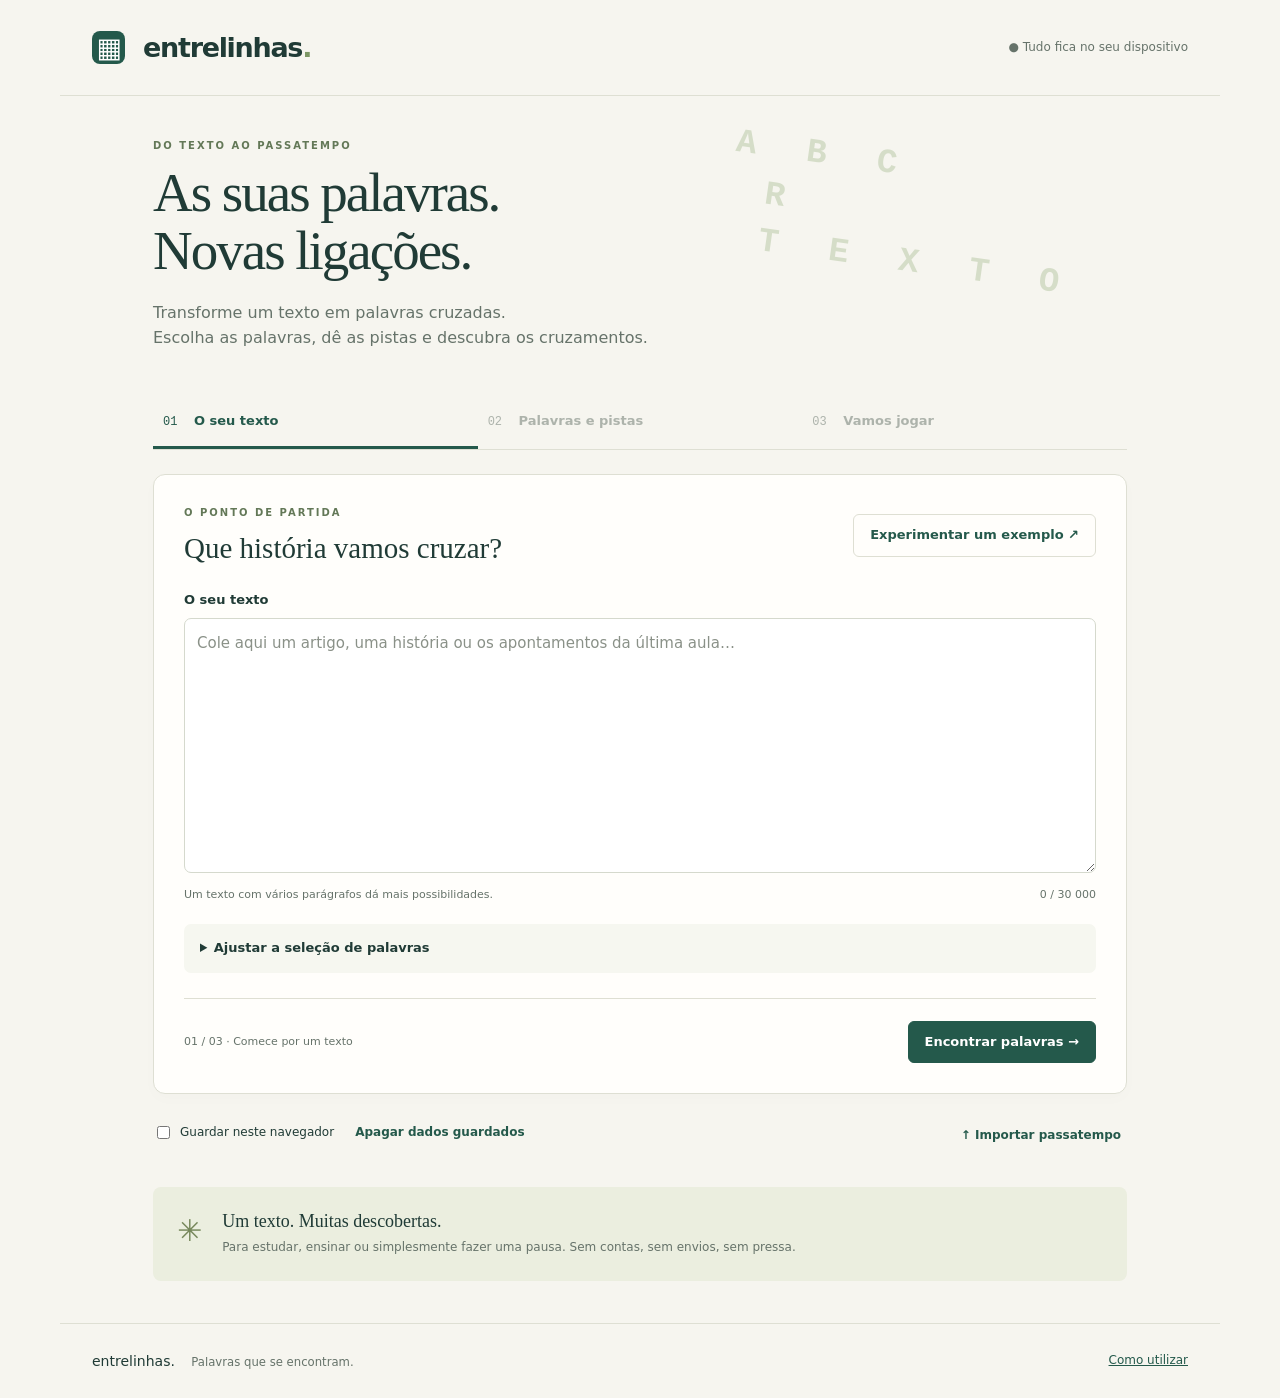
==== index.html @ 87941874 "Publicar aplicação Entrelinhas com gerador, jogo e testes locais" ====
<!doctype html>
<html lang="pt-PT"><head><meta charset="utf-8"><meta name="viewport" content="width=device-width, initial-scale=1"><meta name="description" content="Transforme um texto em palavras cruzadas. Gratuito, privado e inteiramente no seu navegador."><title>Entrelinhas — Palavras cruzadas</title><link rel="stylesheet" href="styles.css"><script defer src="app.js"></script></head>
<body><header><a class="brand" href="index.html"><span class="brand-icon" aria-hidden="true">▦</span> entrelinhas<span class="brand-dot">.</span></a><span class="privacy">● Tudo fica no seu dispositivo</span></header>
<main><div class="intro"><p class="eyebrow">DO TEXTO AO PASSATEMPO</p><h1>As suas palavras.<br>Novas ligações.</h1><p>Transforme um texto em palavras cruzadas.<br>Escolha as palavras, dê as pistas e descubra os cruzamentos.</p></div>
<nav aria-label="Etapas" class="steps"><button id="step1" aria-current="step"><b>01</b> O seu texto</button><button id="step2" disabled><b>02</b> Palavras e pistas</button><button id="step3" disabled><b>03</b> Vamos jogar</button></nav>
<p id="status" role="status" aria-live="polite"></p>
<section id="panel1"><div class="panel-head"><div><p class="eyebrow">O PONTO DE PARTIDA</p><h2>Que história vamos cruzar?</h2></div><button id="example" class="secondary">Experimentar um exemplo ↗</button></div><label for="source">O seu texto</label><textarea id="source" maxlength="30000" rows="9" placeholder="Cole aqui um artigo, uma história ou os apontamentos da última aula…"></textarea><div class="under"><span>Um texto com vários parágrafos dá mais possibilidades.</span><span id="count">0 / 30 000</span></div>
<details><summary>Ajustar a seleção de palavras</summary><div class="settings"><label>Comprimento mínimo<input id="min" type="number" min="3" max="20" value="4"></label><label>Comprimento máximo<input id="max" type="number" min="3" max="20" value="14"></label><label>Número de respostas<input id="target" type="number" min="2" max="24" value="12"></label></div><label for="ignored">Palavras a ignorar (separadas por espaços ou vírgulas)</label><textarea id="ignored" rows="3"></textarea><p class="hint">A seleção usa comprimento e frequência, sem inteligência artificial. Só inclui palavras do texto.</p></details><div class="panel-footer"><span>01 / 03 · Comece por um texto</span><button id="analyse" class="primary">Encontrar palavras <span>→</span></button></div></section>
<section id="panel2" hidden><div class="panel-head"><div><p class="eyebrow">ESCOLHA E AFINAÇÃO</p><h2>Uma palavra, uma pista.</h2></div><span id="selectionCount" class="badge"></span></div><p>Selecione até 24 palavras e edite as pistas. Na grelha, as respostas ficam em maiúsculas, sem acentos e com Ç convertido em C.</p><p class="hint">As pistas são frases do seu texto com a resposta ocultada. Quando faltar contexto, escreva a sua pista.</p><div id="candidates"></div><div class="panel-footer"><button id="back" class="secondary">← Editar texto</button><button id="generate" class="primary">Criar palavras cruzadas →</button></div><progress id="progress" max="18" value="0" hidden aria-label="Geração da grelha"></progress></section>
<section id="panel3" hidden><div class="panel-head"><div><p class="eyebrow">LETRA A LETRA</p><h2>Está tudo ligado.</h2></div><button id="regenerate" class="secondary">↻ Outra disposição</button></div><p id="puzzleInfo"></p><p id="omitted" class="hint"></p><div class="game"><div><div id="gridViewport"><div id="grid" role="group" aria-label="Grelha de palavras cruzadas"></div></div><p id="activeClue" class="active-clue"></p><p class="hint">Setas para navegar · Espaço ou toque repetido para mudar de direção · Backspace para apagar</p></div><div id="clues"></div></div><div class="actions"><button id="check" class="primary">Verificar respostas</button><button id="reveal" class="secondary">Revelar palavra</button><button id="solution" class="secondary">Mostrar solução</button><button id="clear" class="secondary">Limpar respostas</button><button id="revise" class="secondary">Editar seleção</button></div><div class="export"><button id="export" class="text-btn">↓ Exportar JSON</button><button id="printBlank" class="text-btn">Imprimir passatempo</button><button id="printSolution" class="text-btn">Imprimir solução</button></div></section>
<div class="bottom-bar"><label class="save"><input id="autosave" type="checkbox"> Guardar neste navegador</label><button id="forget" class="text-btn">Apagar dados guardados</button><label class="import-btn" for="import">↑ Importar passatempo</label><input id="import" type="file" accept=".json,application/json" hidden></div><aside class="note"><span aria-hidden="true">✳</span><div><strong>Um texto. Muitas descobertas.</strong><p>Para estudar, ensinar ou simplesmente fazer uma pausa. Sem contas, sem envios, sem pressa.</p></div></aside><div id="printArea"></div></main><footer><span>entrelinhas. <small>Palavras que se encontram.</small></span><a href="README.md">Como utilizar</a></footer></body></html>
---- styles.css ----
:root{--ink:#203b36;--green:#24594b;--muted:#66736a;--paper:#f6f5ef;--line:#dedfd3;--lime:#e8efbc}*{box-sizing:border-box}body{margin:0;background:var(--paper);color:var(--ink);font:15px/1.6 system-ui,-apple-system,BlinkMacSystemFont,"Segoe UI",sans-serif}header,footer{max-width:1160px;margin:auto;padding:26px 32px;display:flex;justify-content:space-between;align-items:center}header{border-bottom:1px solid var(--line)}.brand{font-weight:750;font-size:27px;letter-spacing:-1.3px;text-decoration:none;color:var(--ink)}.brand-icon{display:inline-flex;background:var(--green);color:white;border-radius:8px;width:33px;height:33px;align-items:center;justify-content:center;margin-right:10px;font-size:27px}.brand-dot{color:#7d9765}.privacy{font-size:12px;color:var(--muted)}main{max-width:1030px;margin:auto;padding:42px 28px}.intro{padding:0 0 32px;position:relative}.intro:after{content:'A B C\A  R\A  T E X T O';white-space:pre;position:absolute;right:45px;top:5px;transform:rotate(8deg);color:#d5ddc8;font:700 34px/1.4 monospace;letter-spacing:15px;pointer-events:none}.eyebrow{font-size:10px;letter-spacing:2px;font-weight:750;color:#637857;margin:0 0 10px}h1{font:normal 55px/1.05 Georgia,serif;letter-spacing:-2px;margin:0 0 20px}h2{font:normal 29px/1.2 Georgia,serif;margin:0}p{margin:10px 0;color:var(--muted)}.intro>p:last-child{font-size:16px}.steps{display:flex;border-bottom:1px solid var(--line);margin:3px 0 24px}.steps button{flex:1;border:0;border-bottom:3px solid transparent;border-radius:0;padding:16px 10px;background:transparent;color:var(--muted);text-align:left}.steps button[aria-current]{border-color:var(--green);color:var(--green)}.steps b{margin-right:12px;font:12px monospace}.steps button:disabled{opacity:.5}section{background:#fffefb;border:1px solid var(--line);border-radius:12px;padding:30px;box-shadow:0 5px 16px #253f3304}.panel-head{display:flex;justify-content:space-between;align-items:center;gap:16px;margin-bottom:24px}label{display:block;font-size:13px;font-weight:600;margin:12px 0 7px}textarea,input[type=number],.candidate input[type=text]{font:inherit;border:1px solid #d5d9cd;border-radius:7px;background:#fff;color:var(--ink);padding:12px;width:100%}textarea{resize:vertical;line-height:1.7}textarea::placeholder{color:#8a9188}button,.import-btn{font:600 13px/1.4 system-ui;cursor:pointer;border-radius:6px;padding:11px 16px;transition:background .15s}button:disabled{cursor:default;opacity:.5}.primary{background:var(--green);color:white;border:1px solid var(--green)}.primary:hover{background:#183f34}.secondary{background:transparent;color:var(--green);border:1px solid var(--line)}.secondary:hover{background:#eef1e5}.text-btn,.import-btn{background:none;border:0;color:var(--green);padding:6px;font-size:12px}.under,.panel-footer{display:flex;justify-content:space-between;align-items:center;gap:16px}.under{font-size:11px;color:var(--muted);margin:6px 0 20px}.panel-footer{border-top:1px solid var(--line);margin-top:25px;padding-top:22px}.panel-footer>span{font-size:11px;color:var(--muted)}details{background:#f6f7f0;padding:14px 16px;border-radius:7px}summary{cursor:pointer;font-size:13px;font-weight:600}.settings{display:grid;grid-template-columns:repeat(3,1fr);gap:15px}.hint{font-size:12px}.bottom-bar{display:flex;align-items:center;gap:15px;margin:15px 0 30px}.save{display:flex;align-items:center;gap:7px;font-size:12px;font-weight:400;margin:0}.import-btn{margin-left:auto}.note{display:flex;gap:20px;padding:20px 24px;background:#ebeedf;border-radius:8px}.note>span{font-size:30px;color:#76875b}.note strong{font-family:Georgia,serif;font-weight:400;font-size:18px}.note p{font-size:12px;margin:3px 0}footer{font-size:14px;border-top:1px solid var(--line)}footer small{margin-left:12px;color:var(--muted)}footer a{color:var(--green);font-size:12px}#status:empty{display:none}#status{padding:10px 15px;border-left:3px solid #69824e;background:#eef1e4;color:var(--ink)}.candidate{display:grid;grid-template-columns:24px 150px 1fr;gap:10px;align-items:center;border-bottom:1px solid var(--line);padding:12px 0}.candidate label{margin:0}.candidate small{display:block;color:var(--muted);font-size:10px;font-weight:400}.candidate input[type=text]{font-size:13px}.badge{background:var(--lime);padding:5px 12px;border-radius:20px;font-size:12px}progress{width:100%;margin-top:15px;accent-color:var(--green)}.game{display:grid;grid-template-columns:minmax(0,1.4fr) minmax(200px,1fr);gap:28px}#gridViewport{overflow:auto;padding:3px}#grid{display:grid;gap:1px;background:#33473d;border:2px solid #33473d;width:max-content}.cell{position:relative;width:34px;height:34px;background:#fffef8}.cell.wall{background:#33473d}.cell input{width:100%;height:100%;padding:7px 0 0;text-align:center;border:0;border-radius:0;font:bold 19px system-ui;background:transparent;color:var(--ink);text-transform:uppercase}.cell small{position:absolute;top:0;left:3px;font:9px system-ui;pointer-events:none}.cell.active{background:#e7edca}.cell.wrong:after{content:'×';position:absolute;right:0;top:-3px;color:#a32d23;font-size:13px;pointer-events:none}.cell.correct:after{content:'✓';position:absolute;right:0;top:-2px;color:#356643;font-size:10px;pointer-events:none}.cell input:focus{outline:3px solid #d6a845;outline-offset:-3px;background:#f8e7aa}.clue{display:block;text-align:left;width:100%;border:0;background:transparent;color:var(--ink);font-weight:400;padding:8px;margin:3px 0;font-size:12px}.clue.active{background:#e7edca;border-radius:5px}.clue strong{margin-right:7px}#clues h3{font-size:13px;margin:14px 0 6px}.active-clue{background:#eef1e4;padding:10px;font-size:13px;min-height:40px}.actions,.export{display:flex;flex-wrap:wrap;gap:8px;margin-top:20px}.export{border-top:1px solid var(--line);padding-top:14px}button:focus-visible,a:focus-visible,summary:focus-visible,input:focus-visible,textarea:focus-visible{outline:3px solid #b88626;outline-offset:3px}[hidden]{display:none!important}#printArea{display:none}@media(max-width:700px){header,footer{padding:18px}.privacy{font-size:10px;max-width:120px;text-align:right}main{padding:28px 14px}.intro:after{display:none}h1{font-size:44px}section{padding:20px 16px}.panel-head{flex-wrap:wrap}h2{font-size:25px}.steps button{font-size:11px;padding:14px 4px}.steps b{margin-right:4px}.candidate{grid-template-columns:24px 1fr}.candidate input[type=text]{grid-column:2}.game{grid-template-columns:1fr}.bottom-bar{flex-wrap:wrap}.import-btn{margin-left:0}.settings{gap:8px}.settings label{font-size:11px}footer small{display:none}.under{align-items:flex-start}#count{white-space:nowrap}}@media print{body{background:white;color:black}header,footer,main>*{display:none!important}main{padding:0;max-width:none}main>#printArea{display:block!important}#printArea h1{font-size:28px;letter-spacing:0}#printArea table{border-collapse:collapse;margin:20px 0;break-inside:avoid}#printArea td{width:23px;height:23px;border:1px solid #111;position:relative;text-align:center;font:14px monospace}#printArea td.black{background:#222!important;print-color-adjust:exact;-webkit-print-color-adjust:exact}#printArea td small{position:absolute;top:0;left:2px;font:7px sans-serif}#printArea .print-clues{columns:2;font-size:11px}#printArea p{color:black}#printArea h3{break-after:avoid}}
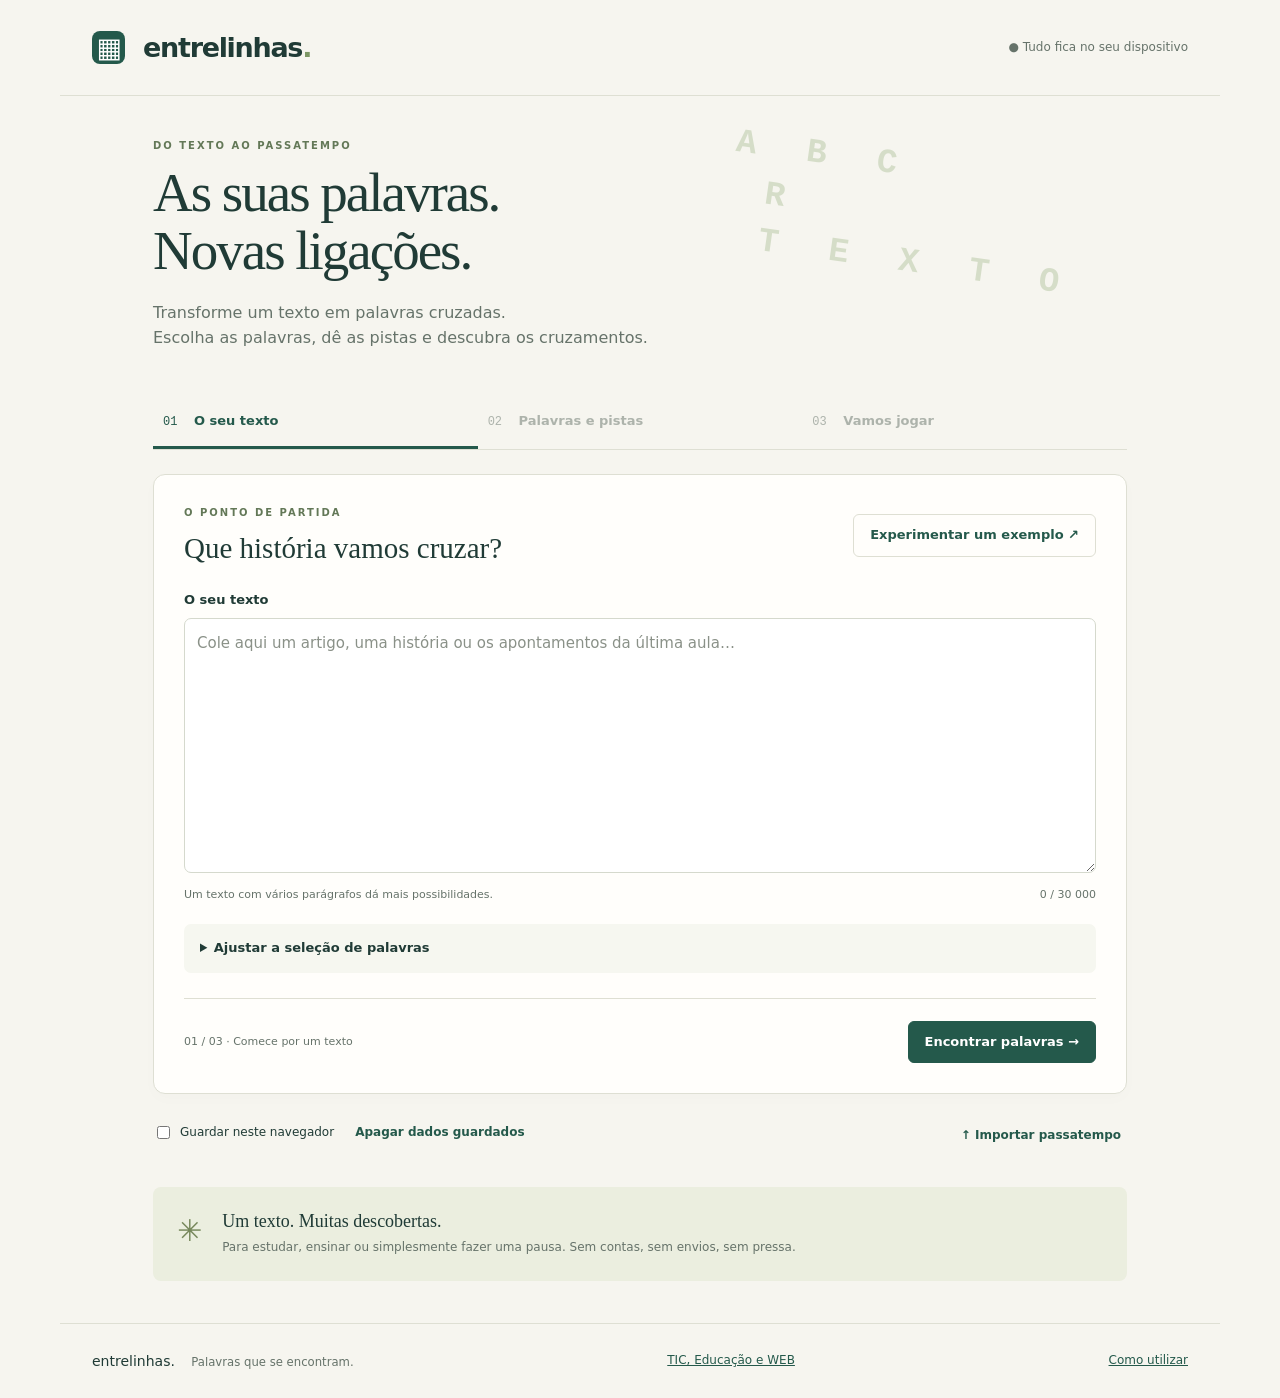
==== commit 6bd0896b: "Gerar grelhas quadradas, melhorar procura e acessibilidade e ligar ao blogue" ====
--- a/index.html
+++ b/index.html
@@ -3,9 +3,9 @@
 <body><header><a class="brand" href="index.html"><span class="brand-icon" aria-hidden="true">▦</span> entrelinhas<span class="brand-dot">.</span></a><span class="privacy">● Tudo fica no seu dispositivo</span></header>
 <main><div class="intro"><p class="eyebrow">DO TEXTO AO PASSATEMPO</p><h1>As suas palavras.<br>Novas ligações.</h1><p>Transforme um texto em palavras cruzadas.<br>Escolha as palavras, dê as pistas e descubra os cruzamentos.</p></div>
 <nav aria-label="Etapas" class="steps"><button id="step1" aria-current="step"><b>01</b> O seu texto</button><button id="step2" disabled><b>02</b> Palavras e pistas</button><button id="step3" disabled><b>03</b> Vamos jogar</button></nav>
-<p id="status" role="status" aria-live="polite"></p>
-<section id="panel1"><div class="panel-head"><div><p class="eyebrow">O PONTO DE PARTIDA</p><h2>Que história vamos cruzar?</h2></div><button id="example" class="secondary">Experimentar um exemplo ↗</button></div><label for="source">O seu texto</label><textarea id="source" maxlength="30000" rows="9" placeholder="Cole aqui um artigo, uma história ou os apontamentos da última aula…"></textarea><div class="under"><span>Um texto com vários parágrafos dá mais possibilidades.</span><span id="count">0 / 30 000</span></div>
+<p id="status" role="status" aria-live="polite"></p><div id="generationState" hidden><progress id="progress" max="18" value="0" hidden aria-label="Geração da grelha"></progress><button id="cancelGeneration" class="secondary" hidden>Cancelar geração</button></div>
+<section id="panel1"><div class="panel-head"><div><p class="eyebrow">O PONTO DE PARTIDA</p><h2 tabindex="-1">Que história vamos cruzar?</h2></div><button id="example" class="secondary">Experimentar um exemplo ↗</button></div><label for="source">O seu texto</label><textarea id="source" maxlength="30000" rows="9" placeholder="Cole aqui um artigo, uma história ou os apontamentos da última aula…"></textarea><div class="under"><span>Um texto com vários parágrafos dá mais possibilidades.</span><span id="count">0 / 30 000</span></div>
 <details><summary>Ajustar a seleção de palavras</summary><div class="settings"><label>Comprimento mínimo<input id="min" type="number" min="3" max="20" value="4"></label><label>Comprimento máximo<input id="max" type="number" min="3" max="20" value="14"></label><label>Número de respostas<input id="target" type="number" min="2" max="24" value="12"></label></div><label for="ignored">Palavras a ignorar (separadas por espaços ou vírgulas)</label><textarea id="ignored" rows="3"></textarea><p class="hint">A seleção usa comprimento e frequência, sem inteligência artificial. Só inclui palavras do texto.</p></details><div class="panel-footer"><span>01 / 03 · Comece por um texto</span><button id="analyse" class="primary">Encontrar palavras <span>→</span></button></div></section>
-<section id="panel2" hidden><div class="panel-head"><div><p class="eyebrow">ESCOLHA E AFINAÇÃO</p><h2>Uma palavra, uma pista.</h2></div><span id="selectionCount" class="badge"></span></div><p>Selecione até 24 palavras e edite as pistas. Na grelha, as respostas ficam em maiúsculas, sem acentos e com Ç convertido em C.</p><p class="hint">As pistas são frases do seu texto com a resposta ocultada. Quando faltar contexto, escreva a sua pista.</p><div id="candidates"></div><div class="panel-footer"><button id="back" class="secondary">← Editar texto</button><button id="generate" class="primary">Criar palavras cruzadas →</button></div><progress id="progress" max="18" value="0" hidden aria-label="Geração da grelha"></progress></section>
-<section id="panel3" hidden><div class="panel-head"><div><p class="eyebrow">LETRA A LETRA</p><h2>Está tudo ligado.</h2></div><button id="regenerate" class="secondary">↻ Outra disposição</button></div><p id="puzzleInfo"></p><p id="omitted" class="hint"></p><div class="game"><div><div id="gridViewport"><div id="grid" role="group" aria-label="Grelha de palavras cruzadas"></div></div><p id="activeClue" class="active-clue"></p><p class="hint">Setas para navegar · Espaço ou toque repetido para mudar de direção · Backspace para apagar</p></div><div id="clues"></div></div><div class="actions"><button id="check" class="primary">Verificar respostas</button><button id="reveal" class="secondary">Revelar palavra</button><button id="solution" class="secondary">Mostrar solução</button><button id="clear" class="secondary">Limpar respostas</button><button id="revise" class="secondary">Editar seleção</button></div><div class="export"><button id="export" class="text-btn">↓ Exportar JSON</button><button id="printBlank" class="text-btn">Imprimir passatempo</button><button id="printSolution" class="text-btn">Imprimir solução</button></div></section>
-<div class="bottom-bar"><label class="save"><input id="autosave" type="checkbox"> Guardar neste navegador</label><button id="forget" class="text-btn">Apagar dados guardados</button><label class="import-btn" for="import">↑ Importar passatempo</label><input id="import" type="file" accept=".json,application/json" hidden></div><aside class="note"><span aria-hidden="true">✳</span><div><strong>Um texto. Muitas descobertas.</strong><p>Para estudar, ensinar ou simplesmente fazer uma pausa. Sem contas, sem envios, sem pressa.</p></div></aside><div id="printArea"></div></main><footer><span>entrelinhas. <small>Palavras que se encontram.</small></span><a href="README.md">Como utilizar</a></footer></body></html>
+<section id="panel2" hidden><div class="panel-head"><div><p class="eyebrow">ESCOLHA E AFINAÇÃO</p><h2 tabindex="-1">Uma palavra, uma pista.</h2></div><span id="selectionCount" class="badge"></span></div><p>Selecione até 24 palavras e edite as pistas. Na grelha, as respostas ficam em maiúsculas, sem acentos e com Ç convertido em C.</p><p class="hint">As pistas são frases do seu texto com a resposta ocultada. Quando faltar contexto, escreva a sua pista.</p><div id="candidates"></div><div class="panel-footer"><button id="back" class="secondary">← Editar texto</button><button id="generate" class="primary">Criar palavras cruzadas →</button></div></section>
+<section id="panel3" hidden><div class="panel-head"><div><p class="eyebrow">LETRA A LETRA</p><h2 tabindex="-1">Está tudo ligado.</h2></div><button id="regenerate" class="secondary">↻ Outra disposição</button></div><p id="puzzleInfo"></p><div class="grid-tools"><span id="completion" aria-live="polite"></span><label for="zoom">Tamanho das casas <input id="zoom" type="range" min="24" max="48" value="34"></label></div><p class="hint">A grelha é sempre quadrada. As casas bloqueadas completam o formato sem acrescentar palavras ao texto.</p><p id="omitted" class="hint"></p><div class="game"><div><div id="gridViewport"><div id="grid" role="group" aria-label="Grelha de palavras cruzadas"></div></div><p id="activeClue" class="active-clue"></p><p class="hint">Setas para navegar · Espaço ou toque repetido para mudar de direção · Backspace para apagar</p></div><div id="clues"></div></div><div class="actions"><button id="check" class="primary">Verificar respostas</button><button id="reveal" class="secondary">Revelar palavra</button><button id="solution" class="secondary">Mostrar solução</button><button id="clear" class="secondary">Limpar respostas</button><button id="revise" class="secondary">Editar seleção</button></div><div class="export"><button id="export" class="text-btn">↓ Exportar JSON</button><button id="printBlank" class="text-btn">Imprimir passatempo</button><button id="printSolution" class="text-btn">Imprimir solução</button></div></section>
+<div class="bottom-bar"><label class="save"><input id="autosave" type="checkbox"> Guardar neste navegador</label><button id="forget" class="text-btn">Apagar dados guardados</button><label class="import-btn" for="import">↑ Importar passatempo</label><input id="import" type="file" accept=".json,application/json" hidden></div><aside class="note"><span aria-hidden="true">✳</span><div><strong>Um texto. Muitas descobertas.</strong><p>Para estudar, ensinar ou simplesmente fazer uma pausa. Sem contas, sem envios, sem pressa.</p></div></aside><div id="printArea"></div></main><footer><span>entrelinhas. <small>Palavras que se encontram.</small></span><a href="https://jfborges.com/" target="_blank" rel="noopener noreferrer">TIC, Educação e WEB</a><a href="README.md">Como utilizar</a></footer></body></html>
--- a/styles.css
+++ b/styles.css
@@ -1 +1,4 @@
-:root{--ink:#203b36;--green:#24594b;--muted:#66736a;--paper:#f6f5ef;--line:#dedfd3;--lime:#e8efbc}*{box-sizing:border-box}body{margin:0;background:var(--paper);color:var(--ink);font:15px/1.6 system-ui,-apple-system,BlinkMacSystemFont,"Segoe UI",sans-serif}header,footer{max-width:1160px;margin:auto;padding:26px 32px;display:flex;justify-content:space-between;align-items:center}header{border-bottom:1px solid var(--line)}.brand{font-weight:750;font-size:27px;letter-spacing:-1.3px;text-decoration:none;color:var(--ink)}.brand-icon{display:inline-flex;background:var(--green);color:white;border-radius:8px;width:33px;height:33px;align-items:center;justify-content:center;margin-right:10px;font-size:27px}.brand-dot{color:#7d9765}.privacy{font-size:12px;color:var(--muted)}main{max-width:1030px;margin:auto;padding:42px 28px}.intro{padding:0 0 32px;position:relative}.intro:after{content:'A B C\A  R\A  T E X T O';white-space:pre;position:absolute;right:45px;top:5px;transform:rotate(8deg);color:#d5ddc8;font:700 34px/1.4 monospace;letter-spacing:15px;pointer-events:none}.eyebrow{font-size:10px;letter-spacing:2px;font-weight:750;color:#637857;margin:0 0 10px}h1{font:normal 55px/1.05 Georgia,serif;letter-spacing:-2px;margin:0 0 20px}h2{font:normal 29px/1.2 Georgia,serif;margin:0}p{margin:10px 0;color:var(--muted)}.intro>p:last-child{font-size:16px}.steps{display:flex;border-bottom:1px solid var(--line);margin:3px 0 24px}.steps button{flex:1;border:0;border-bottom:3px solid transparent;border-radius:0;padding:16px 10px;background:transparent;color:var(--muted);text-align:left}.steps button[aria-current]{border-color:var(--green);color:var(--green)}.steps b{margin-right:12px;font:12px monospace}.steps button:disabled{opacity:.5}section{background:#fffefb;border:1px solid var(--line);border-radius:12px;padding:30px;box-shadow:0 5px 16px #253f3304}.panel-head{display:flex;justify-content:space-between;align-items:center;gap:16px;margin-bottom:24px}label{display:block;font-size:13px;font-weight:600;margin:12px 0 7px}textarea,input[type=number],.candidate input[type=text]{font:inherit;border:1px solid #d5d9cd;border-radius:7px;background:#fff;color:var(--ink);padding:12px;width:100%}textarea{resize:vertical;line-height:1.7}textarea::placeholder{color:#8a9188}button,.import-btn{font:600 13px/1.4 system-ui;cursor:pointer;border-radius:6px;padding:11px 16px;transition:background .15s}button:disabled{cursor:default;opacity:.5}.primary{background:var(--green);color:white;border:1px solid var(--green)}.primary:hover{background:#183f34}.secondary{background:transparent;color:var(--green);border:1px solid var(--line)}.secondary:hover{background:#eef1e5}.text-btn,.import-btn{background:none;border:0;color:var(--green);padding:6px;font-size:12px}.under,.panel-footer{display:flex;justify-content:space-between;align-items:center;gap:16px}.under{font-size:11px;color:var(--muted);margin:6px 0 20px}.panel-footer{border-top:1px solid var(--line);margin-top:25px;padding-top:22px}.panel-footer>span{font-size:11px;color:var(--muted)}details{background:#f6f7f0;padding:14px 16px;border-radius:7px}summary{cursor:pointer;font-size:13px;font-weight:600}.settings{display:grid;grid-template-columns:repeat(3,1fr);gap:15px}.hint{font-size:12px}.bottom-bar{display:flex;align-items:center;gap:15px;margin:15px 0 30px}.save{display:flex;align-items:center;gap:7px;font-size:12px;font-weight:400;margin:0}.import-btn{margin-left:auto}.note{display:flex;gap:20px;padding:20px 24px;background:#ebeedf;border-radius:8px}.note>span{font-size:30px;color:#76875b}.note strong{font-family:Georgia,serif;font-weight:400;font-size:18px}.note p{font-size:12px;margin:3px 0}footer{font-size:14px;border-top:1px solid var(--line)}footer small{margin-left:12px;color:var(--muted)}footer a{color:var(--green);font-size:12px}#status:empty{display:none}#status{padding:10px 15px;border-left:3px solid #69824e;background:#eef1e4;color:var(--ink)}.candidate{display:grid;grid-template-columns:24px 150px 1fr;gap:10px;align-items:center;border-bottom:1px solid var(--line);padding:12px 0}.candidate label{margin:0}.candidate small{display:block;color:var(--muted);font-size:10px;font-weight:400}.candidate input[type=text]{font-size:13px}.badge{background:var(--lime);padding:5px 12px;border-radius:20px;font-size:12px}progress{width:100%;margin-top:15px;accent-color:var(--green)}.game{display:grid;grid-template-columns:minmax(0,1.4fr) minmax(200px,1fr);gap:28px}#gridViewport{overflow:auto;padding:3px}#grid{display:grid;gap:1px;background:#33473d;border:2px solid #33473d;width:max-content}.cell{position:relative;width:34px;height:34px;background:#fffef8}.cell.wall{background:#33473d}.cell input{width:100%;height:100%;padding:7px 0 0;text-align:center;border:0;border-radius:0;font:bold 19px system-ui;background:transparent;color:var(--ink);text-transform:uppercase}.cell small{position:absolute;top:0;left:3px;font:9px system-ui;pointer-events:none}.cell.active{background:#e7edca}.cell.wrong:after{content:'×';position:absolute;right:0;top:-3px;color:#a32d23;font-size:13px;pointer-events:none}.cell.correct:after{content:'✓';position:absolute;right:0;top:-2px;color:#356643;font-size:10px;pointer-events:none}.cell input:focus{outline:3px solid #d6a845;outline-offset:-3px;background:#f8e7aa}.clue{display:block;text-align:left;width:100%;border:0;background:transparent;color:var(--ink);font-weight:400;padding:8px;margin:3px 0;font-size:12px}.clue.active{background:#e7edca;border-radius:5px}.clue strong{margin-right:7px}#clues h3{font-size:13px;margin:14px 0 6px}.active-clue{background:#eef1e4;padding:10px;font-size:13px;min-height:40px}.actions,.export{display:flex;flex-wrap:wrap;gap:8px;margin-top:20px}.export{border-top:1px solid var(--line);padding-top:14px}button:focus-visible,a:focus-visible,summary:focus-visible,input:focus-visible,textarea:focus-visible{outline:3px solid #b88626;outline-offset:3px}[hidden]{display:none!important}#printArea{display:none}@media(max-width:700px){header,footer{padding:18px}.privacy{font-size:10px;max-width:120px;text-align:right}main{padding:28px 14px}.intro:after{display:none}h1{font-size:44px}section{padding:20px 16px}.panel-head{flex-wrap:wrap}h2{font-size:25px}.steps button{font-size:11px;padding:14px 4px}.steps b{margin-right:4px}.candidate{grid-template-columns:24px 1fr}.candidate input[type=text]{grid-column:2}.game{grid-template-columns:1fr}.bottom-bar{flex-wrap:wrap}.import-btn{margin-left:0}.settings{gap:8px}.settings label{font-size:11px}footer small{display:none}.under{align-items:flex-start}#count{white-space:nowrap}}@media print{body{background:white;color:black}header,footer,main>*{display:none!important}main{padding:0;max-width:none}main>#printArea{display:block!important}#printArea h1{font-size:28px;letter-spacing:0}#printArea table{border-collapse:collapse;margin:20px 0;break-inside:avoid}#printArea td{width:23px;height:23px;border:1px solid #111;position:relative;text-align:center;font:14px monospace}#printArea td.black{background:#222!important;print-color-adjust:exact;-webkit-print-color-adjust:exact}#printArea td small{position:absolute;top:0;left:2px;font:7px sans-serif}#printArea .print-clues{columns:2;font-size:11px}#printArea p{color:black}#printArea h3{break-after:avoid}}
+:root{--ink:#203b36;--green:#24594b;--muted:#66736a;--paper:#f6f5ef;--line:#dedfd3;--lime:#e8efbc}*{box-sizing:border-box}body{margin:0;background:var(--paper);color:var(--ink);font:15px/1.6 system-ui,-apple-system,BlinkMacSystemFont,"Segoe UI",sans-serif}header,footer{max-width:1160px;margin:auto;padding:26px 32px;display:flex;justify-content:space-between;align-items:center}header{border-bottom:1px solid var(--line)}.brand{font-weight:750;font-size:27px;letter-spacing:-1.3px;text-decoration:none;color:var(--ink)}.brand-icon{display:inline-flex;background:var(--green);color:white;border-radius:8px;width:33px;height:33px;align-items:center;justify-content:center;margin-right:10px;font-size:27px}.brand-dot{color:#7d9765}.privacy{font-size:12px;color:var(--muted)}main{max-width:1030px;margin:auto;padding:42px 28px}.intro{padding:0 0 32px;position:relative}.intro:after{content:'A B C\A  R\A  T E X T O';white-space:pre;position:absolute;right:45px;top:5px;transform:rotate(8deg);color:#d5ddc8;font:700 34px/1.4 monospace;letter-spacing:15px;pointer-events:none}.eyebrow{font-size:10px;letter-spacing:2px;font-weight:750;color:#637857;margin:0 0 10px}h1{font:normal 55px/1.05 Georgia,serif;letter-spacing:-2px;margin:0 0 20px}h2{font:normal 29px/1.2 Georgia,serif;margin:0}p{margin:10px 0;color:var(--muted)}.intro>p:last-child{font-size:16px}.steps{display:flex;border-bottom:1px solid var(--line);margin:3px 0 24px}.steps button{flex:1;border:0;border-bottom:3px solid transparent;border-radius:0;padding:16px 10px;background:transparent;color:var(--muted);text-align:left}.steps button[aria-current]{border-color:var(--green);color:var(--green)}.steps b{margin-right:12px;font:12px monospace}.steps button:disabled{opacity:.5}section{background:#fffefb;border:1px solid var(--line);border-radius:12px;padding:30px;box-shadow:0 5px 16px #253f3304}.panel-head{display:flex;justify-content:space-between;align-items:center;gap:16px;margin-bottom:24px}label{display:block;font-size:13px;font-weight:600;margin:12px 0 7px}textarea,input[type=number],.candidate input[type=text]{font:inherit;border:1px solid #d5d9cd;border-radius:7px;background:#fff;color:var(--ink);padding:12px;width:100%}textarea{resize:vertical;line-height:1.7}textarea::placeholder{color:#8a9188}button,.import-btn{font:600 13px/1.4 system-ui;cursor:pointer;border-radius:6px;padding:11px 16px;transition:background .15s}button:disabled{cursor:default;opacity:.5}.primary{background:var(--green);color:white;border:1px solid var(--green)}.primary:hover{background:#183f34}.secondary{background:transparent;color:var(--green);border:1px solid var(--line)}.secondary:hover{background:#eef1e5}.text-btn,.import-btn{background:none;border:0;color:var(--green);padding:6px;font-size:12px}.under,.panel-footer{display:flex;justify-content:space-between;align-items:center;gap:16px}.under{font-size:11px;color:var(--muted);margin:6px 0 20px}.panel-footer{border-top:1px solid var(--line);margin-top:25px;padding-top:22px}.panel-footer>span{font-size:11px;color:var(--muted)}details{background:#f6f7f0;padding:14px 16px;border-radius:7px}summary{cursor:pointer;font-size:13px;font-weight:600}.settings{display:grid;grid-template-columns:repeat(3,1fr);gap:15px}.hint{font-size:12px}.bottom-bar{display:flex;align-items:center;gap:15px;margin:15px 0 30px}.save{display:flex;align-items:center;gap:7px;font-size:12px;font-weight:400;margin:0}.import-btn{margin-left:auto}.note{display:flex;gap:20px;padding:20px 24px;background:#ebeedf;border-radius:8px}.note>span{font-size:30px;color:#76875b}.note strong{font-family:Georgia,serif;font-weight:400;font-size:18px}.note p{font-size:12px;margin:3px 0}footer{font-size:14px;border-top:1px solid var(--line)}footer small{margin-left:12px;color:var(--muted)}footer a{color:var(--green);font-size:12px}#status:empty{display:none}#status{padding:10px 15px;border-left:3px solid #69824e;background:#eef1e4;color:var(--ink)}.candidate{display:grid;grid-template-columns:24px 150px 1fr;gap:10px;align-items:center;border-bottom:1px solid var(--line);padding:12px 0}.candidate label{margin:0}.candidate small{display:block;color:var(--muted);font-size:10px;font-weight:400}.candidate input[type=text]{font-size:13px}.badge{background:var(--lime);padding:5px 12px;border-radius:20px;font-size:12px}progress{width:100%;margin-top:15px;accent-color:var(--green)}.game{display:grid;grid-template-columns:minmax(0,1.4fr) minmax(200px,1fr);gap:28px}#gridViewport{overflow:auto;padding:3px}#grid{display:grid;gap:1px;background:#33473d;border:2px solid #33473d;width:max-content}.cell{position:relative;width:var(--cell-size,34px);height:var(--cell-size,34px);background:#fffef8}.cell.wall{background:#33473d}.cell input{width:100%;height:100%;padding:7px 0 0;text-align:center;border:0;border-radius:0;font:bold 19px system-ui;background:transparent;color:var(--ink);text-transform:uppercase}.cell small{position:absolute;top:0;left:3px;font:9px system-ui;pointer-events:none}.cell.active{background:#e7edca}.cell.wrong:after{content:'×';position:absolute;right:0;top:-3px;color:#a32d23;font-size:13px;pointer-events:none}.cell.correct:after{content:'✓';position:absolute;right:0;top:-2px;color:#356643;font-size:10px;pointer-events:none}.cell input:focus{outline:3px solid #d6a845;outline-offset:-3px;background:#f8e7aa}.clue{display:block;text-align:left;width:100%;border:0;background:transparent;color:var(--ink);font-weight:400;padding:8px;margin:3px 0;font-size:12px}.clue.active{background:#e7edca;border-radius:5px}.clue strong{margin-right:7px}#clues h3{font-size:13px;margin:14px 0 6px}.active-clue{background:#eef1e4;padding:10px;font-size:13px;min-height:40px}.actions,.export{display:flex;flex-wrap:wrap;gap:8px;margin-top:20px}.export{border-top:1px solid var(--line);padding-top:14px}button:focus-visible,a:focus-visible,summary:focus-visible,input:focus-visible,textarea:focus-visible{outline:3px solid #b88626;outline-offset:3px}[hidden]{display:none!important}#printArea{display:none}@media(max-width:700px){header,footer{padding:18px}.privacy{font-size:10px;max-width:120px;text-align:right}main{padding:28px 14px}.intro:after{display:none}h1{font-size:44px}section{padding:20px 16px}.panel-head{flex-wrap:wrap}h2{font-size:25px}.steps button{font-size:11px;padding:14px 4px}.steps b{margin-right:4px}.candidate{grid-template-columns:24px 1fr}.candidate input[type=text]{grid-column:2}.game{grid-template-columns:1fr}.bottom-bar{flex-wrap:wrap}.import-btn{margin-left:0}.settings{gap:8px}.settings label{font-size:11px}footer small{display:none}.under{align-items:flex-start}#count{white-space:nowrap}}@media print{body{background:white;color:black}header,footer,main>*{display:none!important}main{padding:0;max-width:none}main>#printArea{display:block!important}#printArea h1{font-size:28px;letter-spacing:0}#printArea table{border-collapse:collapse;margin:20px 0;break-inside:avoid}#printArea td{width:23px;height:23px;border:1px solid #111;position:relative;text-align:center;font:14px monospace}#printArea td.black{background:#222!important;print-color-adjust:exact;-webkit-print-color-adjust:exact}#printArea td small{position:absolute;top:0;left:2px;font:7px sans-serif}#printArea .print-clues{columns:2;font-size:11px}#printArea p{color:black}#printArea h3{break-after:avoid}}
+
+.grid-tools{display:flex;align-items:center;justify-content:space-between;gap:16px;flex-wrap:wrap;font-size:12px}.grid-tools label{display:flex;align-items:center;gap:10px;font-size:12px;margin:0}.grid-tools input{width:110px;accent-color:var(--green)}#generationState{display:flex;align-items:center;gap:15px;margin:15px 0}#generationState progress{margin:0;flex:1}.cell input{font-size:clamp(14px,calc(var(--cell-size,34px) * .55),26px)}footer{gap:16px;flex-wrap:wrap}h2:focus{outline:none}
+@media print{#printArea td{width:18px;height:18px;min-width:18px;padding:0}#printArea table{table-layout:fixed}#printArea td small{font-size:6px}}
